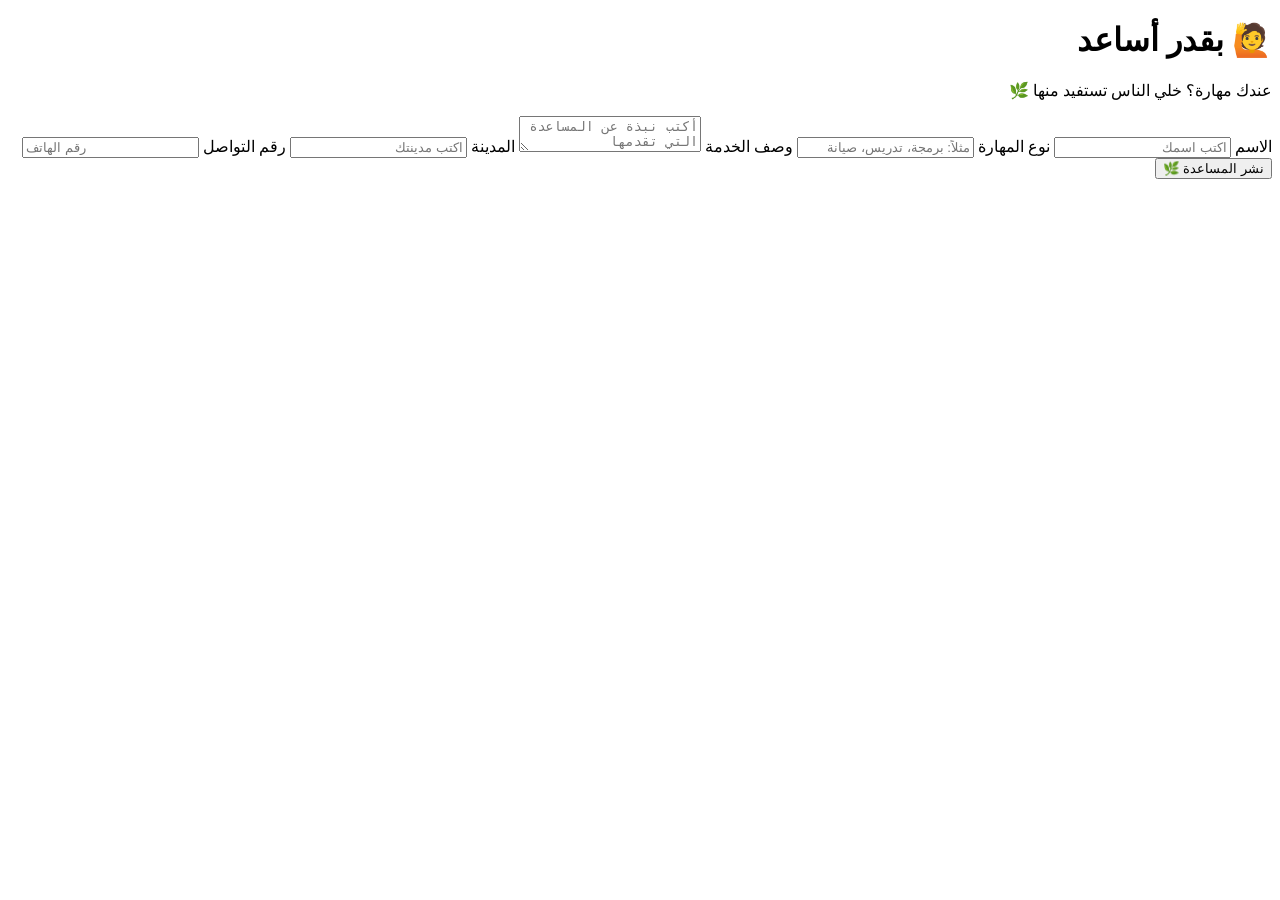
==== help.html @ 092eb801 "Add files via upload" ====
<!DOCTYPE html>
<html lang="ar" dir="rtl">

<head>

<meta charset="UTF-8">

<meta name="viewport" content="width=device-width, initial-scale=1.0">

<title>بقدر أساعد | جارك أولى</title>

<link rel="stylesheet" href="css/style.css">

</head>


<body>


<header class="page-header">

<h1>
🙋 بقدر أساعد
</h1>

<p>
عندك مهارة؟ خلي الناس تستفيد منها 🌿
</p>

</header>



<main class="form-container">


<form>


<label>
الاسم
</label>

<input type="text" placeholder="اكتب اسمك">



<label>
نوع المهارة
</label>

<input type="text" placeholder="مثلاً: برمجة، تدريس، صيانة">



<label>
وصف الخدمة
</label>

<textarea placeholder="أكتب نبذة عن المساعدة التي تقدمها"></textarea>



<label>
المدينة
</label>

<input type="text" placeholder="اكتب مدينتك">



<label>
رقم التواصل
</label>

<input type="tel" placeholder="رقم الهاتف">



<button>
نشر المساعدة 🌿
</button>


</form>


</main>


</body>

</html>
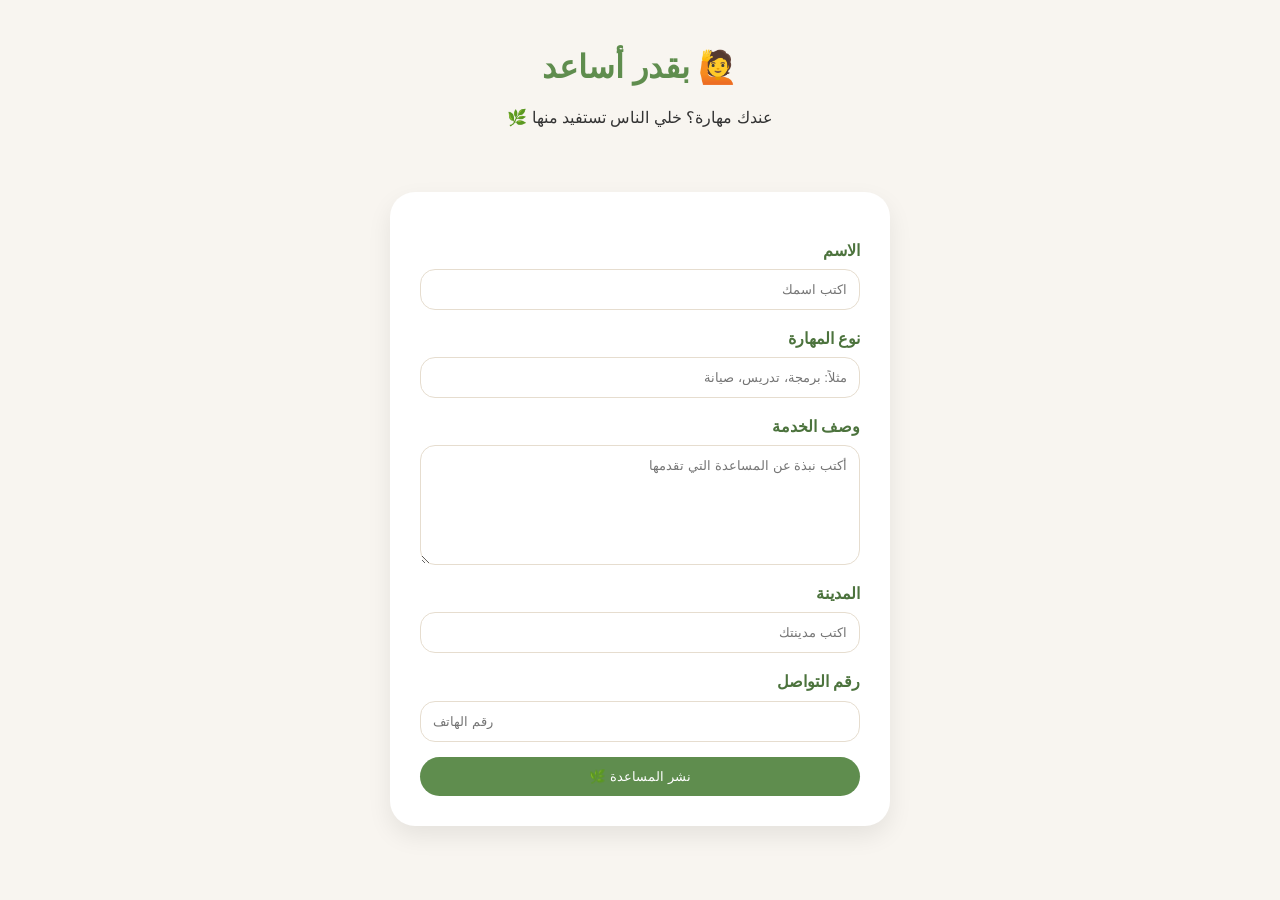
==== commit cdcbeaf3: "Refactor help.html for cleaner structure Removed unnecessary whitespace and adjusted button element." ====
--- a/help.html
+++ b/help.html
@@ -13,9 +13,7 @@
 
 </head>
 
-
 <body>
-
 
 <header class="page-header">
 
@@ -29,13 +27,9 @@
 
 </header>
 
-
-
 <main class="form-container">
 
-
 <form>
-
 
 <label>
 الاسم
@@ -43,15 +37,11 @@
 
 <input type="text" placeholder="اكتب اسمك">
 
-
-
 <label>
 نوع المهارة
 </label>
 
 <input type="text" placeholder="مثلاً: برمجة، تدريس، صيانة">
-
-
 
 <label>
 وصف الخدمة
@@ -59,15 +49,11 @@
 
 <textarea placeholder="أكتب نبذة عن المساعدة التي تقدمها"></textarea>
 
-
-
 <label>
 المدينة
 </label>
 
 <input type="text" placeholder="اكتب مدينتك">
-
-
 
 <label>
 رقم التواصل
@@ -75,19 +61,16 @@
 
 <input type="tel" placeholder="رقم الهاتف">
 
-
-
-<button>
+<button type="button" class="btn" onclick="addService()">
 نشر المساعدة 🌿
 </button>
 
-
 </form>
-
 
 </main>
 
+<script src="js/script.js"></script>
 
 </body>
 
-</html>+  </html>
--- a/css/style.css
+++ b/css/style.css
@@ -0,0 +1,467 @@
+/* ==========================
+   جارك أولى - Main Style
+========================== */
+
+
+*{
+    margin:0;
+    padding:0;
+    box-sizing:border-box;
+}
+
+
+body{
+
+    font-family:Tahoma, Arial, sans-serif;
+
+    background:#F8F5F0;
+
+    color:#333;
+
+    line-height:1.7;
+
+}
+
+
+
+a{
+
+    text-decoration:none;
+
+    color:inherit;
+
+}
+
+
+
+/* ==========================
+        Header
+========================== */
+
+
+.page-header{
+
+    text-align:center;
+
+    padding:40px 20px;
+
+}
+
+
+.page-header h1{
+
+    color:#5F8D4E;
+
+    margin-bottom:10px;
+
+}
+
+
+/* ==========================
+        Navbar
+========================== */
+
+
+.navbar{
+
+    background:white;
+
+    padding:20px;
+
+    display:flex;
+
+    justify-content:space-between;
+
+    align-items:center;
+
+    box-shadow:0 5px 15px rgba(0,0,0,.08);
+
+}
+
+
+.brand{
+
+    color:#5F8D4E;
+
+    font-size:24px;
+
+    font-weight:bold;
+
+}
+
+
+nav a{
+
+    margin:0 8px;
+
+    color:#555;
+
+}
+
+
+nav a:hover{
+
+    color:#5F8D4E;
+
+}
+
+
+
+/* ==========================
+        Home Cards
+========================== */
+
+
+.services{
+
+    display:flex;
+
+    justify-content:center;
+
+    gap:20px;
+
+    flex-wrap:wrap;
+
+    padding:30px;
+
+}
+
+
+
+.service-card,
+.skill-card,
+.profile-card,
+.about-card,
+.form-container{
+
+    background:white;
+
+    border-radius:25px;
+
+    padding:30px;
+
+    box-shadow:0 10px 25px rgba(0,0,0,.08);
+
+}
+
+
+
+.service-card{
+
+    width:300px;
+
+    text-align:center;
+
+}
+
+
+
+.service-card h2{
+
+    color:#5F8D4E;
+
+}
+
+
+
+.service-card a,
+button{
+
+    display:inline-block;
+
+    background:#5F8D4E;
+
+    color:white;
+
+    border:none;
+
+    padding:12px 25px;
+
+    border-radius:20px;
+
+    cursor:pointer;
+
+    margin-top:15px;
+
+}
+
+
+
+button:hover,
+.service-card a:hover{
+
+    background:#4C733D;
+
+}
+
+
+
+/* ==========================
+        Skills
+========================== */
+
+
+.skills-container{
+
+    display:flex;
+
+    justify-content:center;
+
+    gap:20px;
+
+    flex-wrap:wrap;
+
+    padding:30px;
+
+}
+
+
+
+.skill-card{
+
+    width:280px;
+
+}
+
+
+
+.skill-card h2{
+
+    color:#5F8D4E;
+
+}
+
+
+
+/* ==========================
+        Forms
+========================== */
+
+
+.form-container{
+
+    max-width:500px;
+
+    margin:20px auto;
+
+}
+
+
+
+form{
+
+    display:flex;
+
+    flex-direction:column;
+
+}
+
+
+
+label{
+
+    margin-top:15px;
+
+    color:#4C733D;
+
+    font-weight:bold;
+
+}
+
+
+input,
+textarea{
+
+    padding:12px;
+
+    margin-top:5px;
+
+    border:1px solid #E6DDCF;
+
+    border-radius:15px;
+
+    font-family:inherit;
+
+}
+
+
+
+textarea{
+
+    height:120px;
+
+}
+
+
+
+/* ==========================
+        Profile
+========================== */
+
+
+.profile-card{
+
+    max-width:450px;
+
+    margin:20px auto;
+
+    text-align:center;
+
+}
+
+
+
+.profile-image{
+
+    width:90px;
+
+    height:90px;
+
+    background:#5F8D4E;
+
+    border-radius:50%;
+
+    display:flex;
+
+    align-items:center;
+
+    justify-content:center;
+
+    margin:auto;
+
+    font-size:45px;
+
+}
+
+
+
+/* ==========================
+        About
+========================== */
+
+
+.about-card{
+
+    max-width:600px;
+
+    margin:30px auto;
+
+    text-align:center;
+
+}
+
+
+
+/* ==========================
+        Mobile
+========================== */
+
+
+@media(max-width:700px){
+
+
+.navbar{
+
+    flex-direction:column;
+
+    gap:15px;
+
+}
+
+
+nav{
+
+    text-align:center;
+
+}
+
+
+.service-card,
+.skill-card{
+
+    width:90%;
+
+}
+
+
+}
+/* =====================
+       Login Page
+===================== */
+
+
+.login-box{
+
+    background:white;
+
+    width:90%;
+
+    max-width:420px;
+
+    margin:60px auto;
+
+    padding:35px;
+
+    text-align:center;
+
+    border-radius:30px;
+
+    box-shadow:0 10px 25px rgba(0,0,0,.1);
+
+}
+
+
+.login-box .logo{
+
+    width:90px;
+
+    height:90px;
+
+    margin:auto;
+
+    background:#5F8D4E;
+
+    border-radius:50%;
+
+    display:flex;
+
+    align-items:center;
+
+    justify-content:center;
+
+    font-size:45px;
+
+}
+
+
+
+.login-box h1{
+
+    color:#5F8D4E;
+
+    margin:15px 0;
+
+}
+
+
+.login-box form{
+
+    margin-top:25px;
+
+}
+
+
+.create{
+
+    margin-top:20px;
+
+}
+
+
+.create a{
+
+    color:#5F8D4E;
+
+    font-weight:bold;
+
+}
